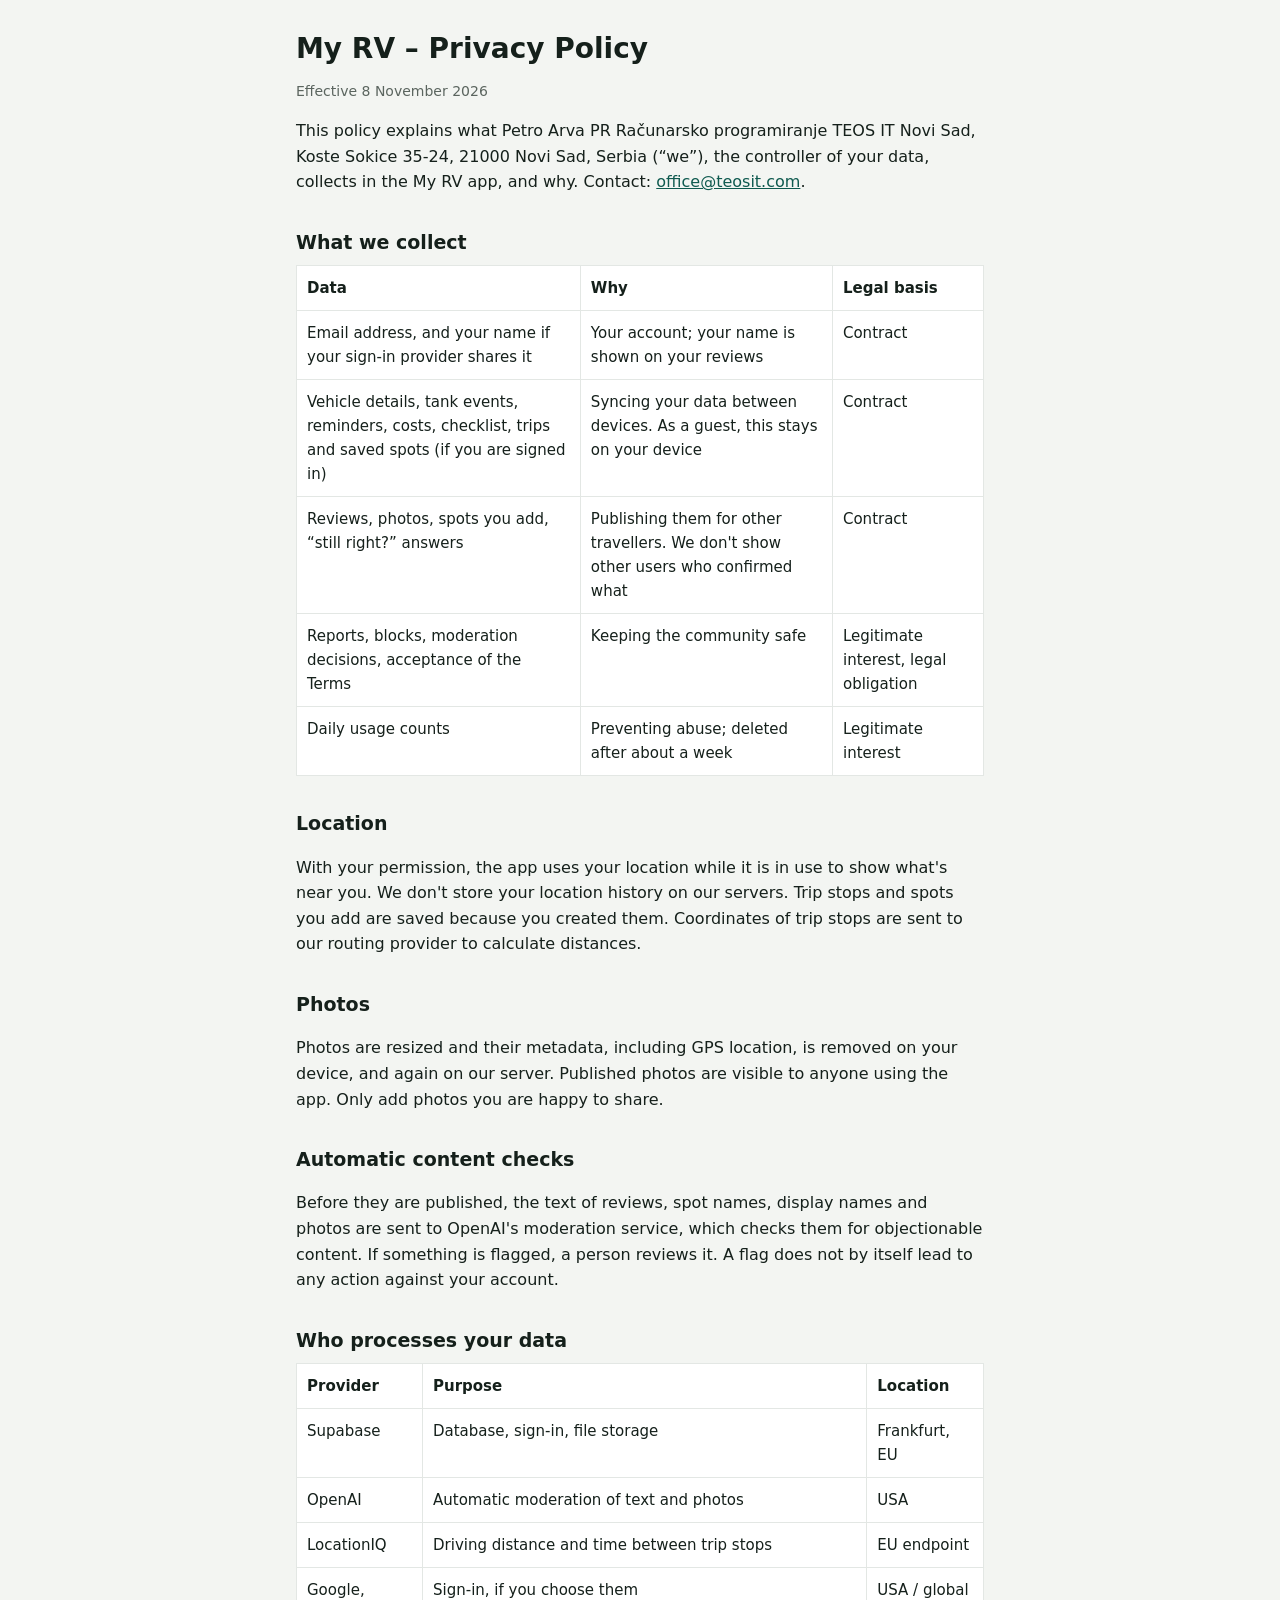
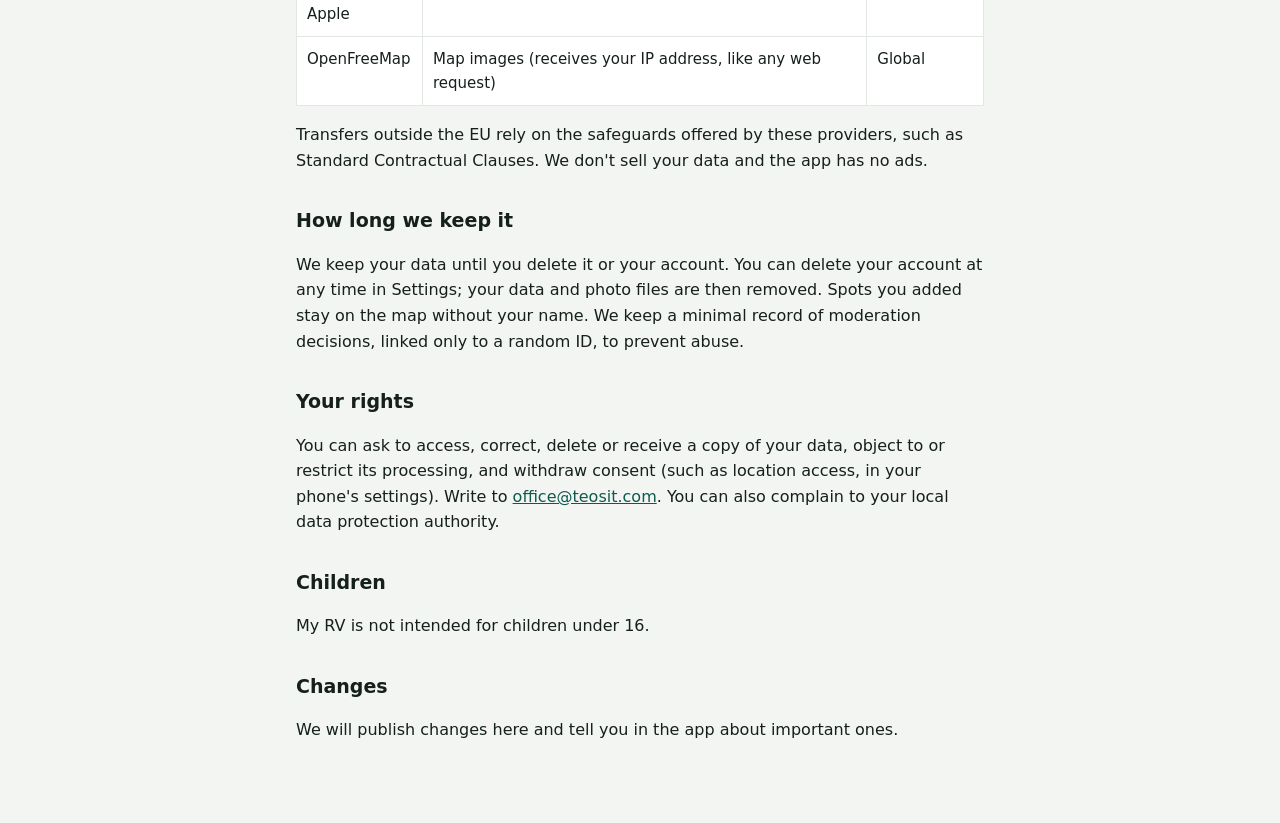
==== privacy.html @ f9ba8c6a "Add My RV terms of use and privacy policy Co-Authored-By: Claude Opus 5.5 <noreply@anthropic.com>" ====
<!doctype html>
<html lang="en">
  <head>
    <meta charset="utf-8" />
    <meta name="viewport" content="width=device-width, initial-scale=1" />
    <title>My RV – Privacy Policy</title>
    <link rel="stylesheet" href="style.css" />
  </head>
  <body>
    <main>
      <h1>My RV – Privacy Policy</h1>
      <p class="meta">Effective 8 November 2026</p>

      <p>
        This policy explains what Petro Arva PR Računarsko programiranje TEOS IT Novi Sad, Koste
        Sokice 35-24, 21000 Novi Sad, Serbia (“we”), the controller of your data, collects in the My
        RV app, and why. Contact:
        <a href="mailto:office@teosit.com">office@teosit.com</a>.
      </p>

      <h2>What we collect</h2>
      <table>
        <tr>
          <th>Data</th>
          <th>Why</th>
          <th>Legal basis</th>
        </tr>
        <tr>
          <td>Email address, and your name if your sign-in provider shares it</td>
          <td>Your account; your name is shown on your reviews</td>
          <td>Contract</td>
        </tr>
        <tr>
          <td>
            Vehicle details, tank events, reminders, costs, checklist, trips and saved spots (if you
            are signed in)
          </td>
          <td>Syncing your data between devices. As a guest, this stays on your device</td>
          <td>Contract</td>
        </tr>
        <tr>
          <td>Reviews, photos, spots you add, “still right?” answers</td>
          <td>
            Publishing them for other travellers. We don't show other users who confirmed what
          </td>
          <td>Contract</td>
        </tr>
        <tr>
          <td>Reports, blocks, moderation decisions, acceptance of the Terms</td>
          <td>Keeping the community safe</td>
          <td>Legitimate interest, legal obligation</td>
        </tr>
        <tr>
          <td>Daily usage counts</td>
          <td>Preventing abuse; deleted after about a week</td>
          <td>Legitimate interest</td>
        </tr>
      </table>

      <h2>Location</h2>
      <p>
        With your permission, the app uses your location while it is in use to show what's near you.
        We don't store your location history on our servers. Trip stops and spots you add are saved
        because you created them. Coordinates of trip stops are sent to our routing provider to
        calculate distances.
      </p>

      <h2>Photos</h2>
      <p>
        Photos are resized and their metadata, including GPS location, is removed on your device,
        and again on our server. Published photos are visible to anyone using the app. Only add
        photos you are happy to share.
      </p>

      <h2>Automatic content checks</h2>
      <p>
        Before they are published, the text of reviews, spot names, display names and photos are
        sent to OpenAI's moderation service, which checks them for objectionable content. If
        something is flagged, a person reviews it. A flag does not by itself lead to any action
        against your account.
      </p>

      <h2>Who processes your data</h2>
      <table>
        <tr>
          <th>Provider</th>
          <th>Purpose</th>
          <th>Location</th>
        </tr>
        <tr>
          <td>Supabase</td>
          <td>Database, sign-in, file storage</td>
          <td>Frankfurt, EU</td>
        </tr>
        <tr>
          <td>OpenAI</td>
          <td>Automatic moderation of text and photos</td>
          <td>USA</td>
        </tr>
        <tr>
          <td>LocationIQ</td>
          <td>Driving distance and time between trip stops</td>
          <td>EU endpoint</td>
        </tr>
        <tr>
          <td>Google, Apple</td>
          <td>Sign-in, if you choose them</td>
          <td>USA / global</td>
        </tr>
        <tr>
          <td>OpenFreeMap</td>
          <td>Map images (receives your IP address, like any web request)</td>
          <td>Global</td>
        </tr>
      </table>
      <p>
        Transfers outside the EU rely on the safeguards offered by these providers, such as Standard
        Contractual Clauses. We don't sell your data and the app has no ads.
      </p>

      <h2>How long we keep it</h2>
      <p>
        We keep your data until you delete it or your account. You can delete your account at any
        time in Settings; your data and photo files are then removed. Spots you added stay on the
        map without your name. We keep a minimal record of moderation decisions, linked only to a
        random ID, to prevent abuse.
      </p>

      <h2>Your rights</h2>
      <p>
        You can ask to access, correct, delete or receive a copy of your data, object to or restrict
        its processing, and withdraw consent (such as location access, in your phone's settings).
        Write to <a href="mailto:office@teosit.com">office@teosit.com</a>. You can also complain to
        your local data protection authority.
      </p>

      <h2>Children</h2>
      <p>My RV is not intended for children under 16.</p>

      <h2>Changes</h2>
      <p>We will publish changes here and tell you in the app about important ones.</p>
    </main>
  </body>
</html>
---- style.css ----
:root {
  --ink: #15201b;
  --ground: #f3f5f2;
  --surface: #ffffff;
  --forest: #0f5a4f;
  --muted: #5b655f;
  --line: #e3e7e4;
}

* {
  box-sizing: border-box;
}

body {
  margin: 0;
  background: var(--ground);
  color: var(--ink);
  font:
    16px/1.6 system-ui,
    -apple-system,
    'Segoe UI',
    Roboto,
    sans-serif;
}

main {
  max-width: 720px;
  margin: 0 auto;
  padding: 32px 16px 64px;
}

h1 {
  margin: 0 0 4px;
  font-size: 28px;
  line-height: 1.2;
}

h2 {
  margin: 32px 0 8px;
  font-size: 19px;
}

a {
  color: var(--forest);
}

.meta {
  color: var(--muted);
  font-size: 14px;
}

table {
  width: 100%;
  border-collapse: collapse;
  background: var(--surface);
  font-size: 15px;
}

th,
td {
  padding: 10px;
  border: 1px solid var(--line);
  text-align: left;
  vertical-align: top;
}
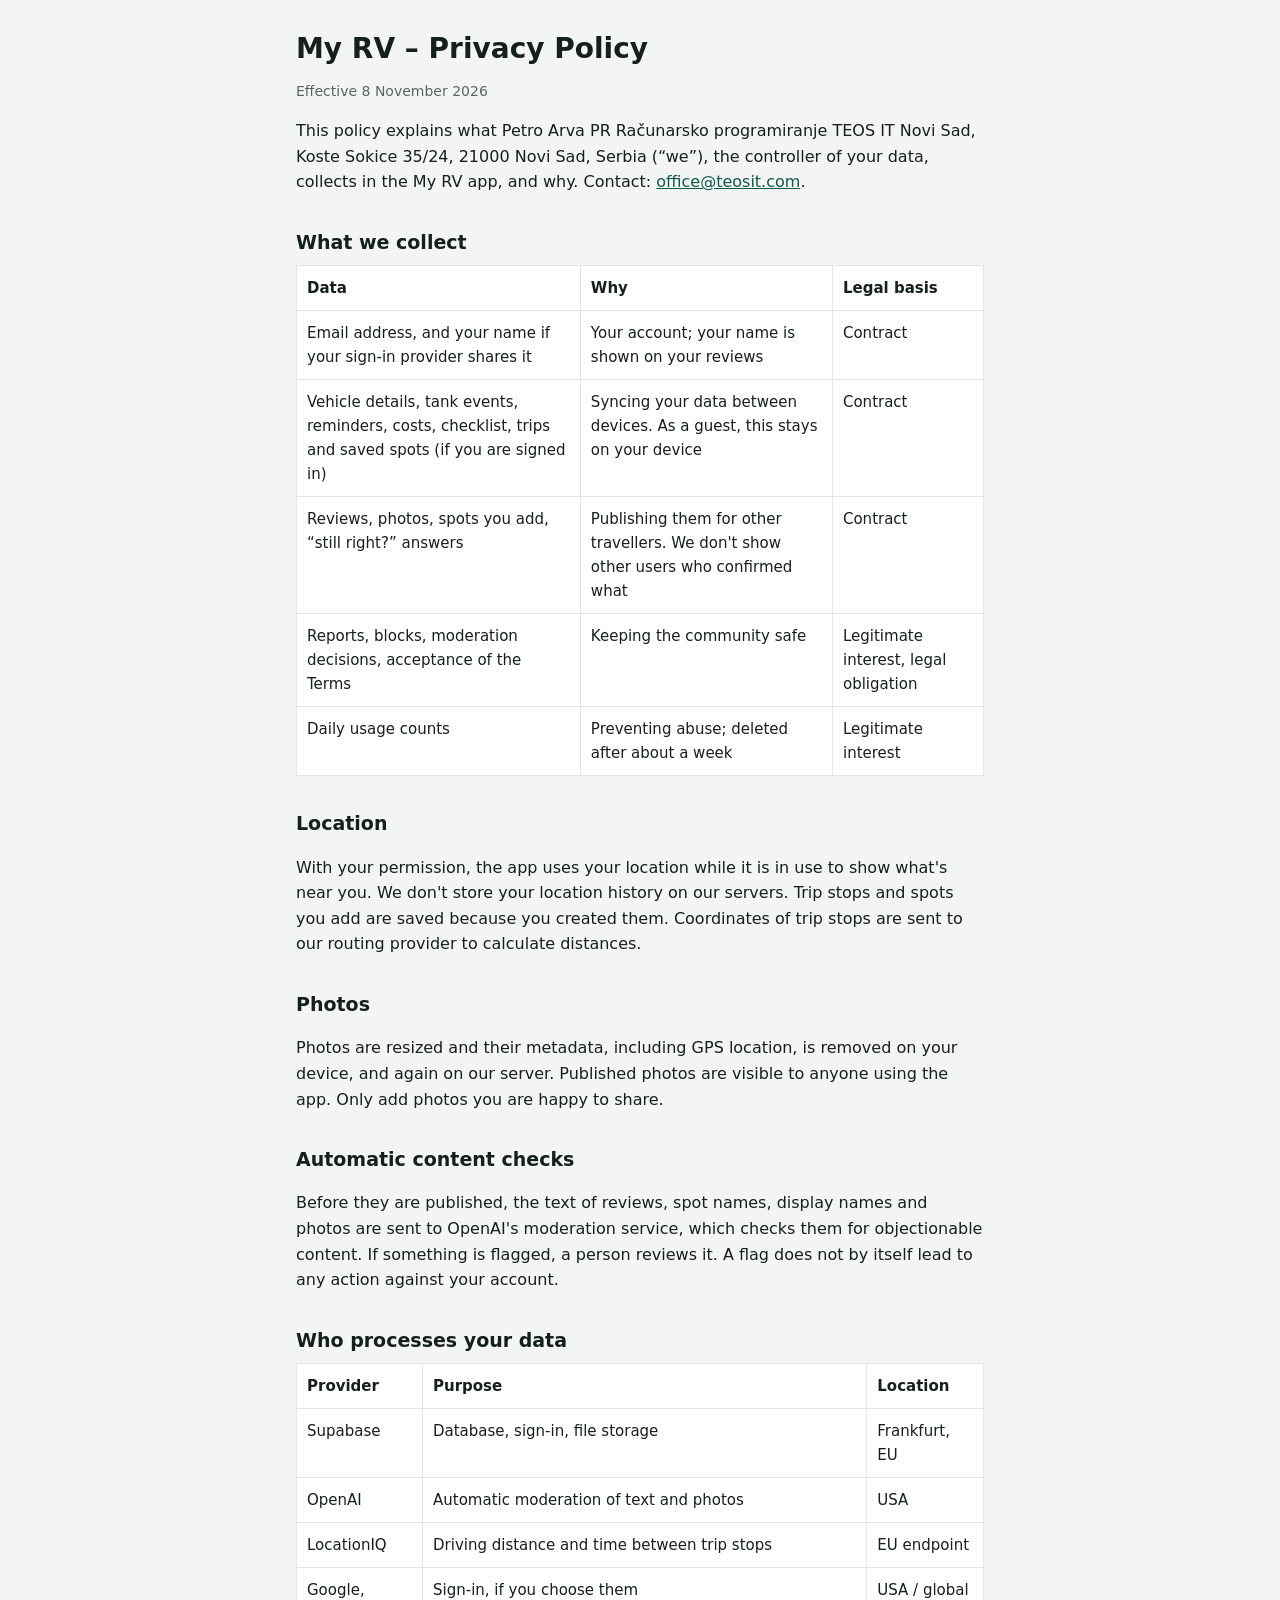
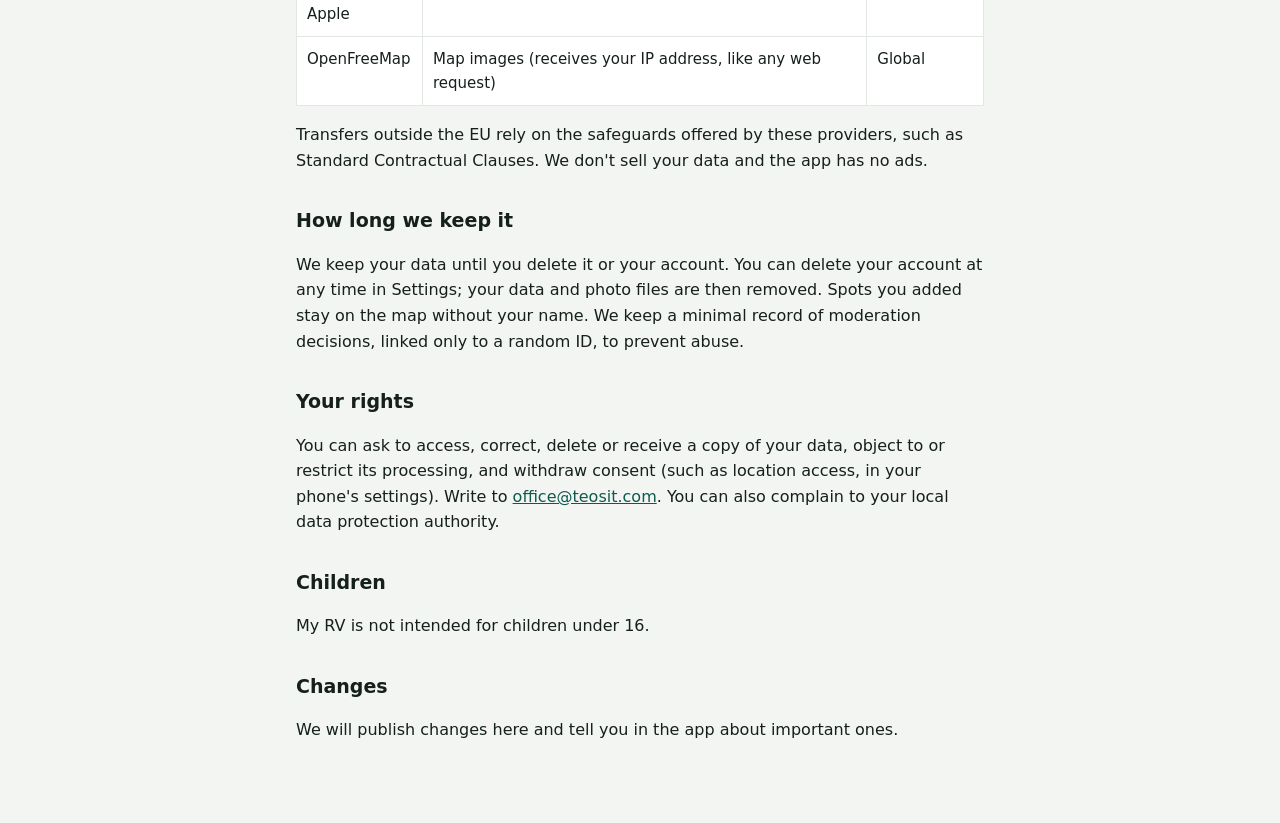
==== commit dc397dff: "Correct the company address in the privacy policy Co-Authored-By: Claude Opus 5.5 <noreply@anthropic" ====
--- a/privacy.html
+++ b/privacy.html
@@ -13,7 +13,7 @@
 
       <p>
         This policy explains what Petro Arva PR Računarsko programiranje TEOS IT Novi Sad, Koste
-        Sokice 35-24, 21000 Novi Sad, Serbia (“we”), the controller of your data, collects in the My
+        Sokice 35/24, 21000 Novi Sad, Serbia (“we”), the controller of your data, collects in the My
         RV app, and why. Contact:
         <a href="mailto:office@teosit.com">office@teosit.com</a>.
       </p>
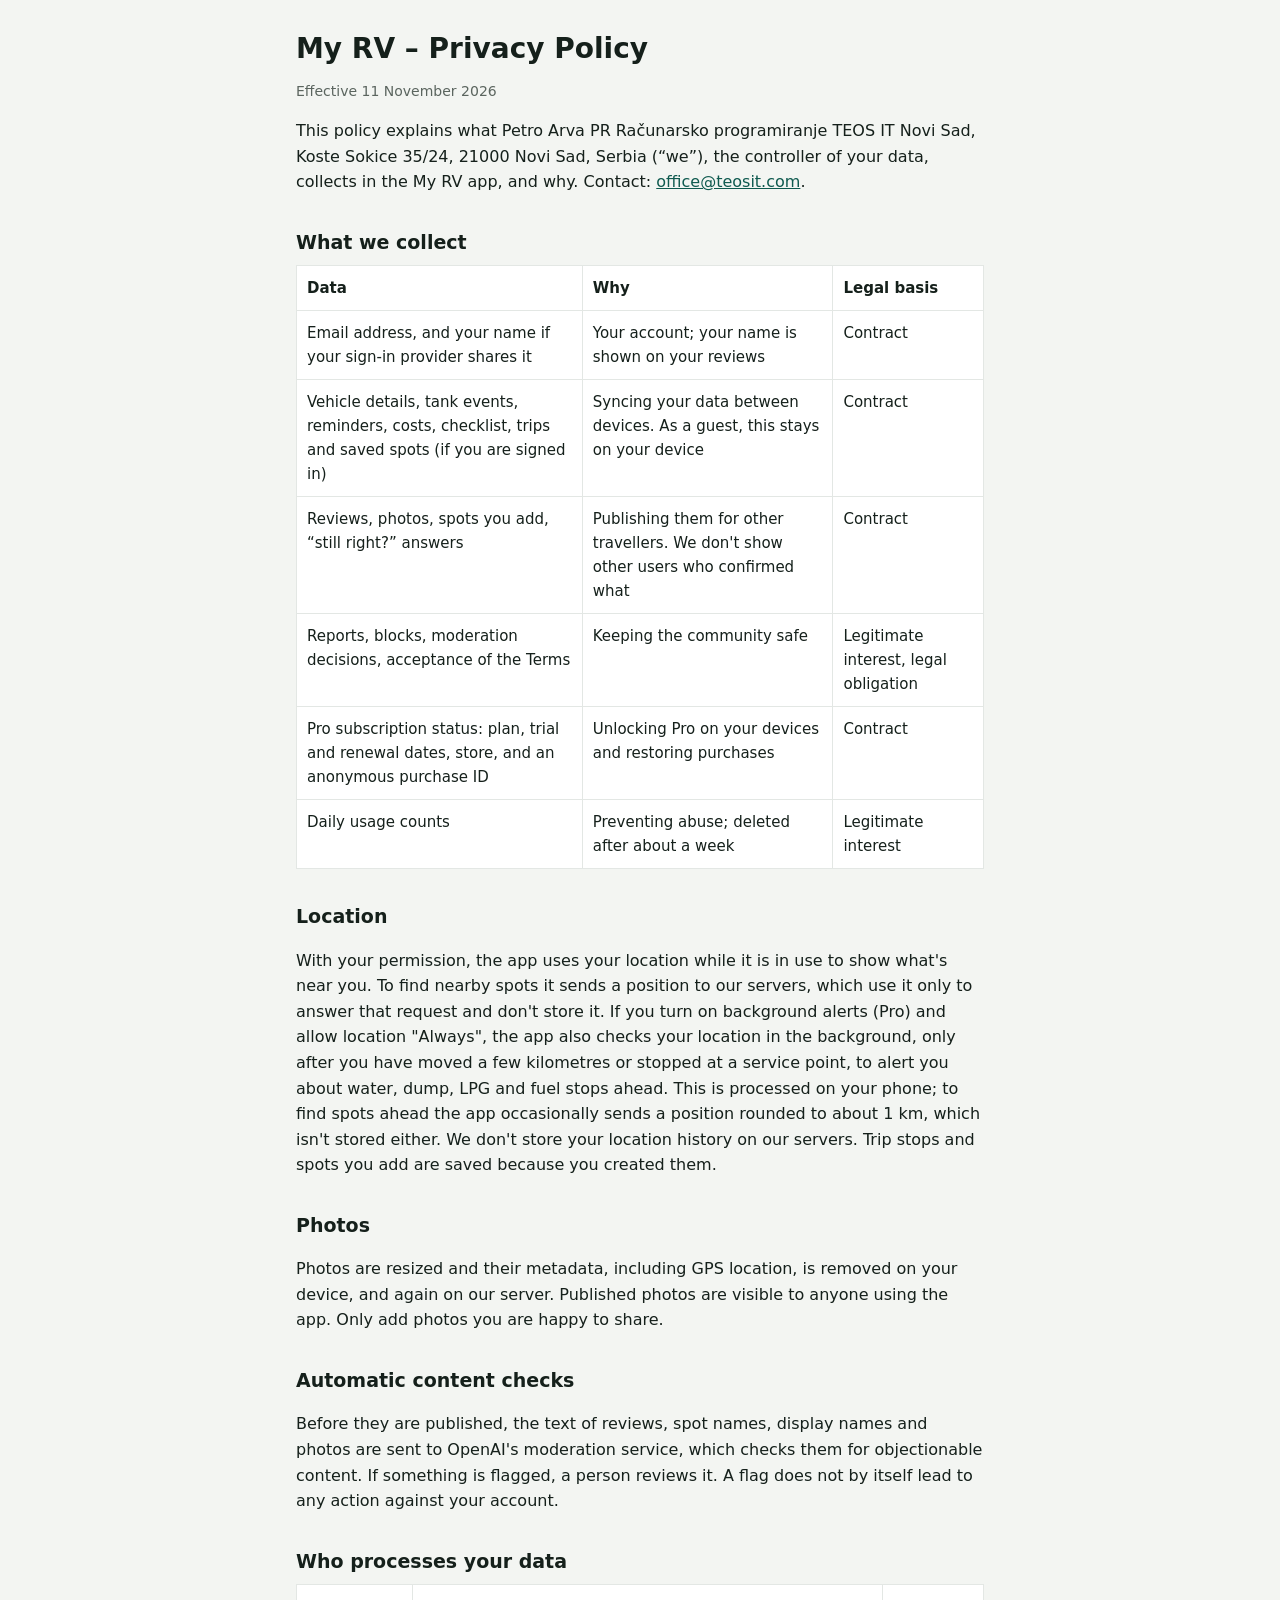
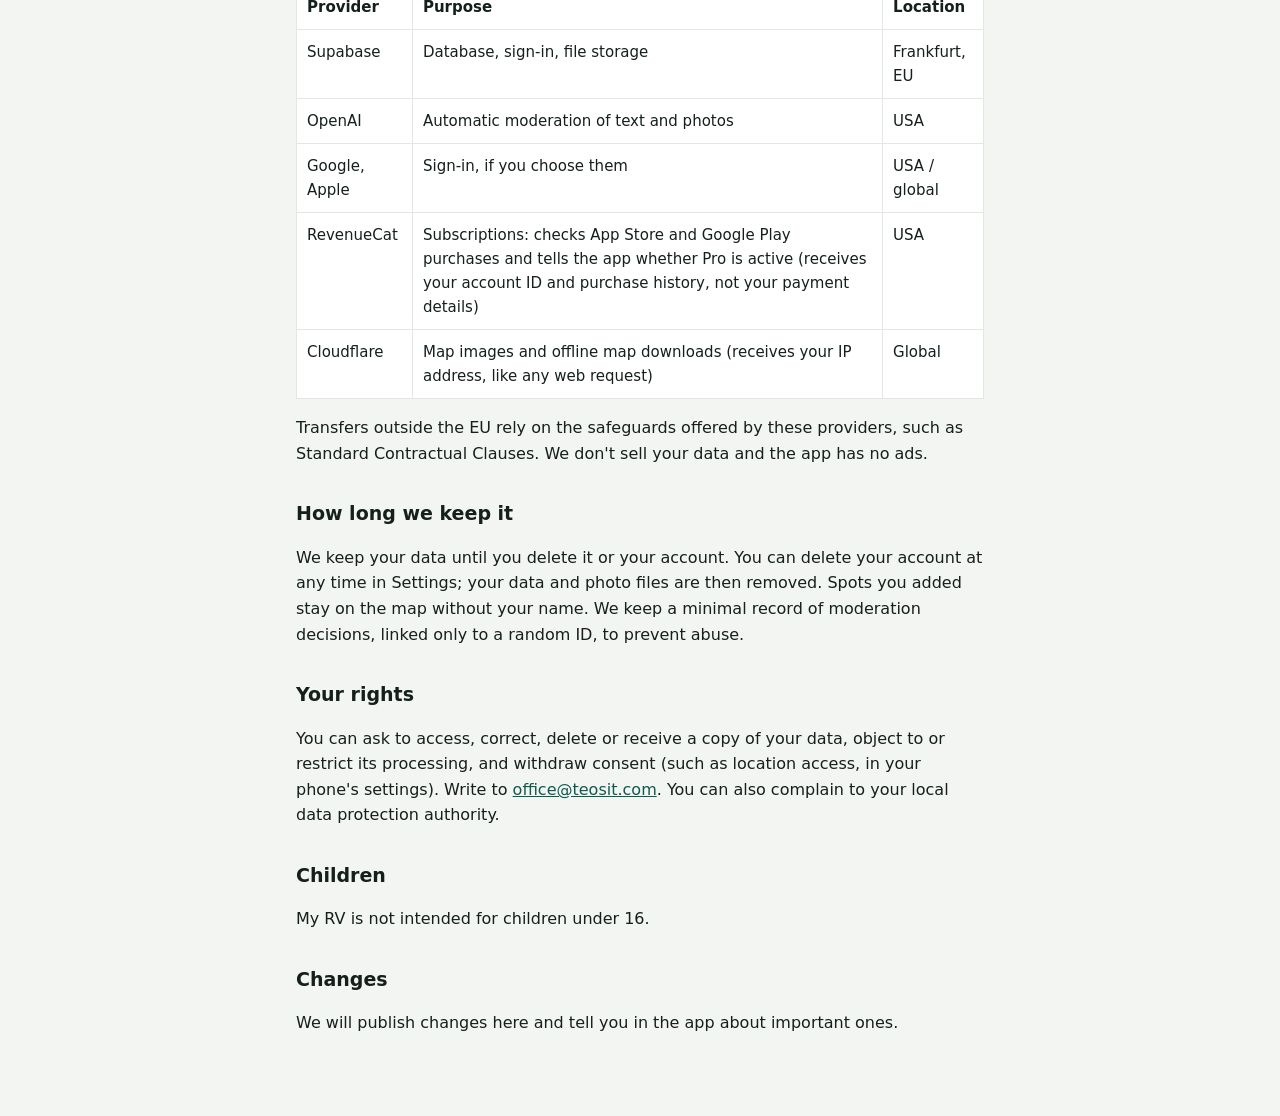
==== commit 59f64698: "Privacy policy: subscriptions, background alerts and current providers" ====
--- a/privacy.html
+++ b/privacy.html
@@ -9,7 +9,7 @@
   <body>
     <main>
       <h1>My RV – Privacy Policy</h1>
-      <p class="meta">Effective 8 November 2026</p>
+      <p class="meta">Effective 11 November 2026</p>
 
       <p>
         This policy explains what Petro Arva PR Računarsko programiranje TEOS IT Novi Sad, Koste
@@ -51,6 +51,14 @@
           <td>Legitimate interest, legal obligation</td>
         </tr>
         <tr>
+          <td>
+            Pro subscription status: plan, trial and renewal dates, store, and an anonymous purchase
+            ID
+          </td>
+          <td>Unlocking Pro on your devices and restoring purchases</td>
+          <td>Contract</td>
+        </tr>
+        <tr>
           <td>Daily usage counts</td>
           <td>Preventing abuse; deleted after about a week</td>
           <td>Legitimate interest</td>
@@ -60,9 +68,13 @@
       <h2>Location</h2>
       <p>
         With your permission, the app uses your location while it is in use to show what's near you.
-        We don't store your location history on our servers. Trip stops and spots you add are saved
-        because you created them. Coordinates of trip stops are sent to our routing provider to
-        calculate distances.
+        To find nearby spots it sends a position to our servers, which use it only to answer that
+        request and don't store it. If you turn on background alerts (Pro) and allow location
+        "Always", the app also checks your location in the background, only after you have moved a
+        few kilometres or stopped at a service point, to alert you about water, dump, LPG and fuel
+        stops ahead. This is processed on your phone; to find spots ahead the app occasionally sends
+        a position rounded to about 1 km, which isn't stored either. We don't store your location
+        history on our servers. Trip stops and spots you add are saved because you created them.
       </p>
 
       <h2>Photos</h2>
@@ -98,18 +110,23 @@
           <td>USA</td>
         </tr>
         <tr>
-          <td>LocationIQ</td>
-          <td>Driving distance and time between trip stops</td>
-          <td>EU endpoint</td>
-        </tr>
-        <tr>
           <td>Google, Apple</td>
           <td>Sign-in, if you choose them</td>
           <td>USA / global</td>
         </tr>
         <tr>
-          <td>OpenFreeMap</td>
-          <td>Map images (receives your IP address, like any web request)</td>
+          <td>RevenueCat</td>
+          <td>
+            Subscriptions: checks App Store and Google Play purchases and tells the app whether Pro
+            is active (receives your account ID and purchase history, not your payment details)
+          </td>
+          <td>USA</td>
+        </tr>
+        <tr>
+          <td>Cloudflare</td>
+          <td>
+            Map images and offline map downloads (receives your IP address, like any web request)
+          </td>
           <td>Global</td>
         </tr>
       </table>
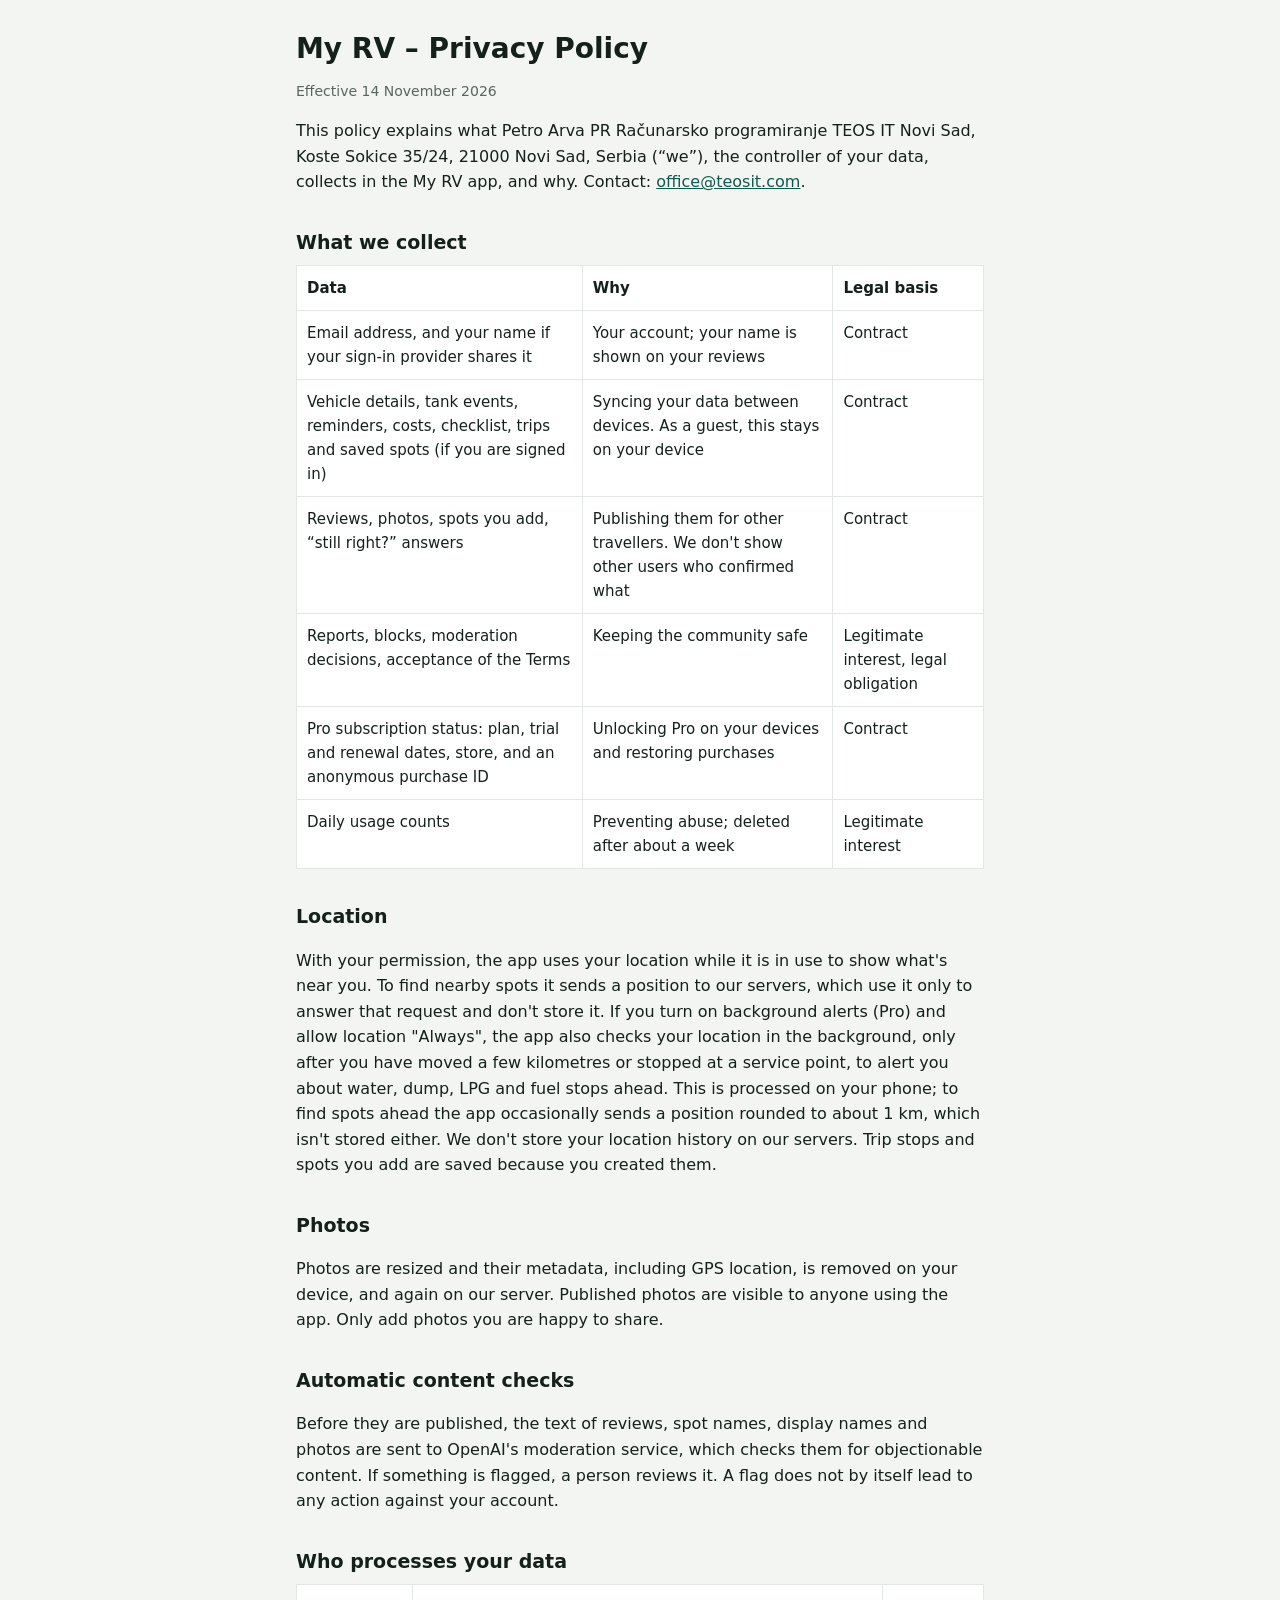
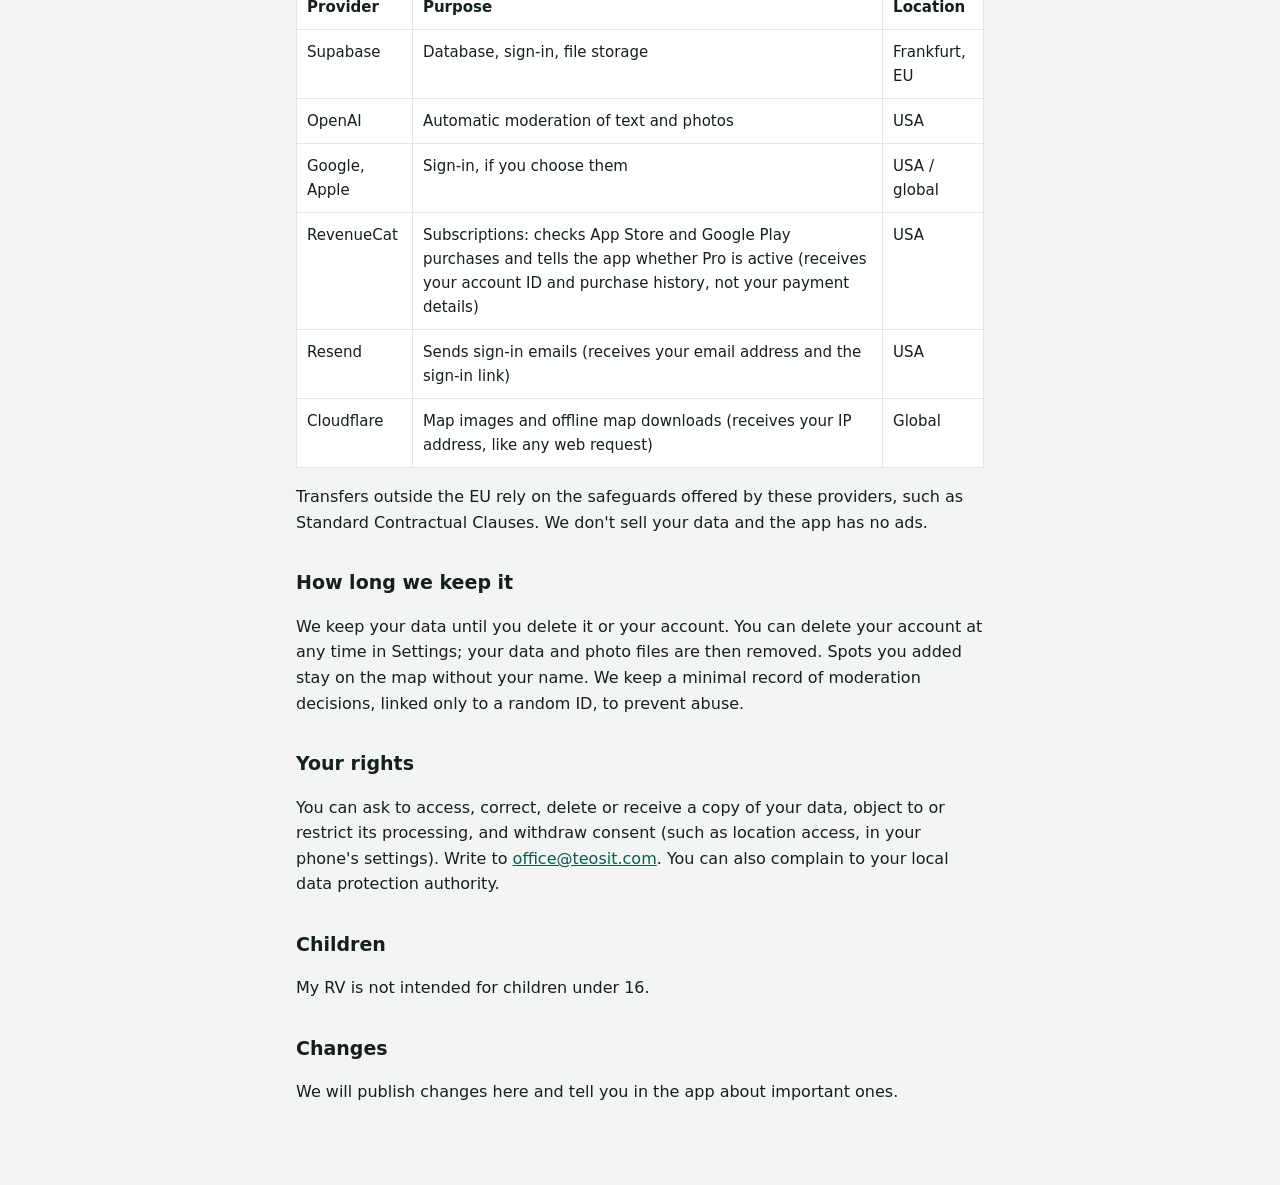
==== commit cb29f8d7: "Support page; Resend in the privacy policy" ====
--- a/privacy.html
+++ b/privacy.html
@@ -9,7 +9,7 @@
   <body>
     <main>
       <h1>My RV – Privacy Policy</h1>
-      <p class="meta">Effective 11 November 2026</p>
+      <p class="meta">Effective 14 November 2026</p>
 
       <p>
         This policy explains what Petro Arva PR Računarsko programiranje TEOS IT Novi Sad, Koste
@@ -123,6 +123,11 @@
           <td>USA</td>
         </tr>
         <tr>
+          <td>Resend</td>
+          <td>Sends sign-in emails (receives your email address and the sign-in link)</td>
+          <td>USA</td>
+        </tr>
+        <tr>
           <td>Cloudflare</td>
           <td>
             Map images and offline map downloads (receives your IP address, like any web request)
